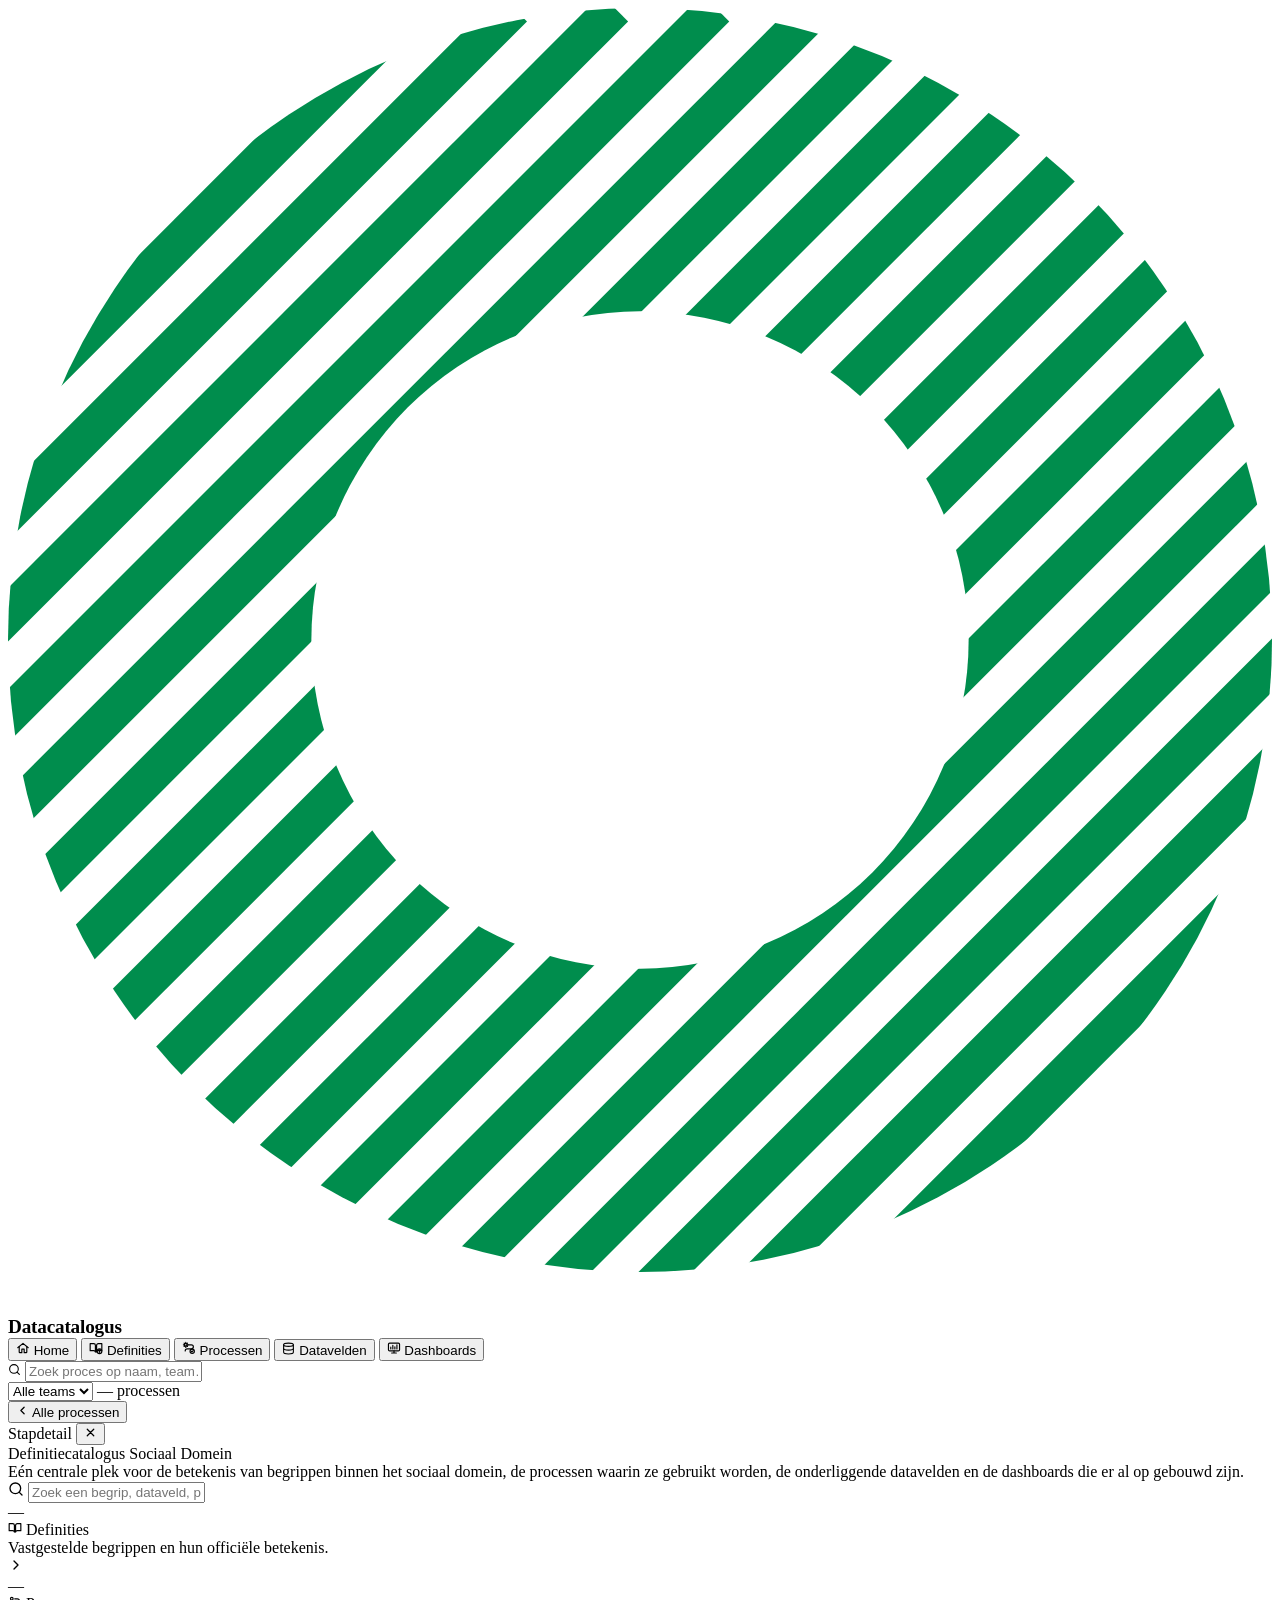
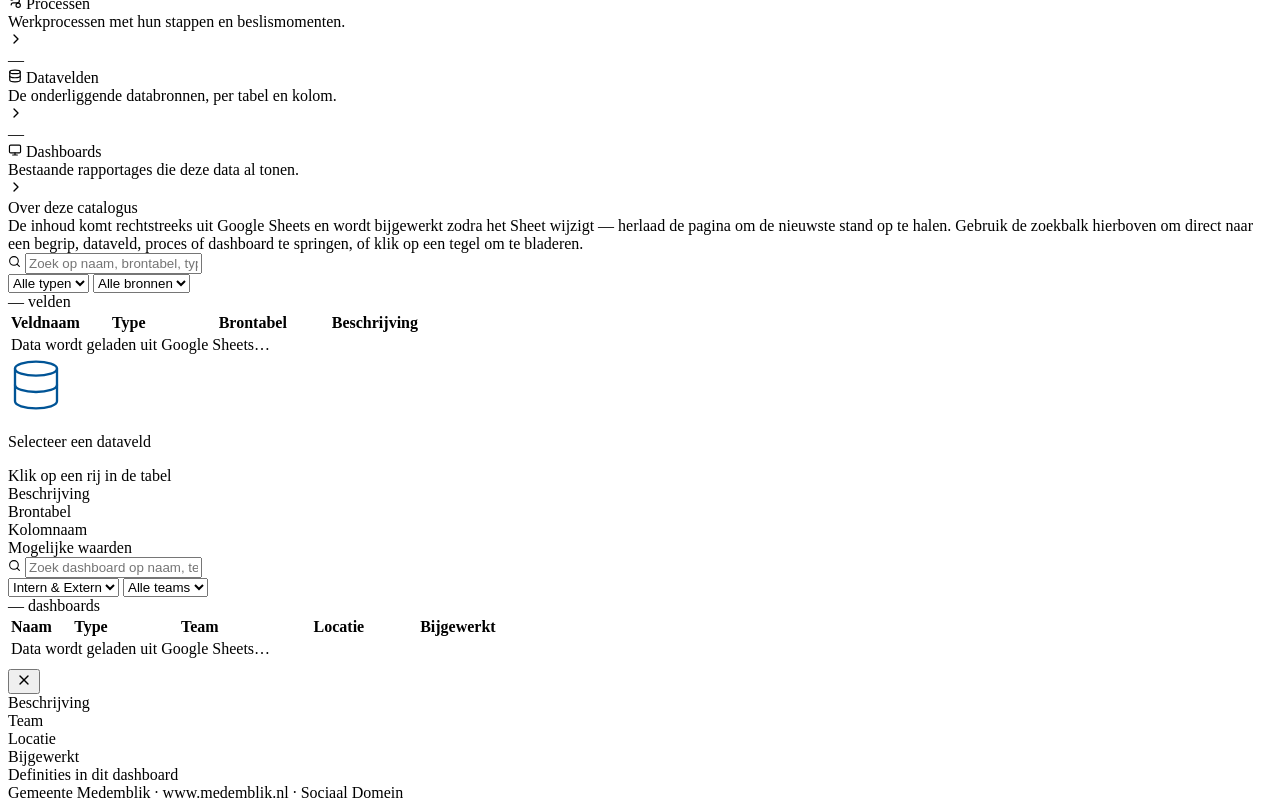
==== index.html @ 876f1bc4 "MensCentraal-processen verwijderd Het tabblad processen_mc vervalt. De site laadt het niet meer, en " ====
<!DOCTYPE html>
<html lang="nl">
<head>
<meta charset="UTF-8">
<meta name="viewport" content="width=device-width, initial-scale=1.0">
<title>Definitiecatalogus Sociaal Domein | Gemeente Medemblik</title>
<script>
  // Hoort bij 404.html: GitHub Pages kent geen paden als /definities als
  // los bestand, dus 404.html slaat het gevraagde pad op en stuurt door
  // naar hier. Vóórdat app.js draait, zetten we dat pad terug in de
  // adresbalk, zodat het juiste tabblad opent i.p.v. altijd Home.
  (function () {
    var redirect = sessionStorage.getItem('spa-redirect-path');
    if (redirect) {
      sessionStorage.removeItem('spa-redirect-path');
      if (redirect !== location.pathname + location.search + location.hash) {
        history.replaceState(null, '', redirect);
      }
    }
  })();
</script>
<link href="https://fonts.googleapis.com/css2?family=Plus+Jakarta+Sans:wght@300;400;700&amp;display=swap" rel="stylesheet">
<link rel="stylesheet" href="/definitiecatalogus-medemblik/style.css">
</head>
<body data-tab="home">
<svg class="lijncirkel-top" aria-hidden="true" viewBox="0 0 200 200"><defs><clipPath id="lc-home"><circle cx="100" cy="100" r="100"/></clipPath><mask id="lm-home"><rect width="200" height="200" fill="#fff"/><circle cx="100" cy="100" r="52" fill="#000"/></mask></defs><g clip-path="url(#lc-home)" mask="url(#lm-home)" stroke="#008D4D" stroke-width="6"><line x1="-210" y1="210" x2="0" y2="0"/><line x1="-194" y1="210" x2="16" y2="0"/><line x1="-178" y1="210" x2="32" y2="0"/><line x1="-162" y1="210" x2="48" y2="0"/><line x1="-146" y1="210" x2="64" y2="0"/><line x1="-130" y1="210" x2="80" y2="0"/><line x1="-114" y1="210" x2="96" y2="0"/><line x1="-98" y1="210" x2="112" y2="0"/><line x1="-82" y1="210" x2="128" y2="0"/><line x1="-66" y1="210" x2="144" y2="0"/><line x1="-50" y1="210" x2="160" y2="0"/><line x1="-34" y1="210" x2="176" y2="0"/><line x1="-18" y1="210" x2="192" y2="0"/><line x1="-2" y1="210" x2="208" y2="0"/><line x1="14" y1="210" x2="224" y2="0"/><line x1="30" y1="210" x2="240" y2="0"/><line x1="46" y1="210" x2="256" y2="0"/><line x1="62" y1="210" x2="272" y2="0"/><line x1="78" y1="210" x2="288" y2="0"/><line x1="94" y1="210" x2="304" y2="0"/><line x1="110" y1="210" x2="320" y2="0"/><line x1="126" y1="210" x2="336" y2="0"/><line x1="142" y1="210" x2="352" y2="0"/><line x1="158" y1="210" x2="368" y2="0"/><line x1="174" y1="210" x2="384" y2="0"/><line x1="190" y1="210" x2="400" y2="0"/><line x1="206" y1="210" x2="416" y2="0"/></g></svg>

<div class="hdr hdr-merged">
  <div class="hdr-l">
    <img src="[data-uri]" alt="Logo gemeente Medemblik" style="height:40px;display:block">
    <div class="hdr-sep"></div>
    <div class="t1" style="font-size:1.2rem;font-weight:700;letter-spacing:-.01em;">Datacatalogus</div>
  </div>

  <div class="hdr-nav">
    <button class="hdr-nav-btn active" id="navHome" onclick="switchMainTab('home')">
      <svg width="14" height="14" viewBox="0 0 24 24" fill="none" stroke="currentColor" stroke-width="2" stroke-linecap="round" stroke-linejoin="round"><path d="M3 11.5 12 4l9 7.5"></path><path d="M5.5 10v9a1 1 0 0 0 1 1H10v-6h4v6h3.5a1 1 0 0 0 1-1v-9"></path></svg>
      Home
    </button>
    <button class="hdr-nav-btn" id="navDefinities" onclick="switchMainTab('definities')">
      <svg width="14" height="14" viewBox="0 0 24 24" fill="none" stroke="currentColor" stroke-width="2" stroke-linecap="round" stroke-linejoin="round"><path d="M2 4.5h6a3 3 0 0 1 3 3V19a3 3 0 0 0-3-2.5H2z"></path><path d="M22 4.5h-6a3 3 0 0 0-3 3V19a3 3 0 0 1 3-2.5h6z"></path><circle cx="18" cy="17.5" r="4"></circle><line x1="18" y1="17" x2="18" y2="19.4"></line><circle cx="18" cy="15.1" r="0.4" fill="currentColor"></circle></svg>
      Definities
    </button>
    <button class="hdr-nav-btn" id="navProcessen" onclick="switchMainTab('processen')">
      <svg width="14" height="14" viewBox="0 0 24 24" fill="none" stroke="currentColor" stroke-width="2" stroke-linecap="round" stroke-linejoin="round"><circle cx="6.5" cy="6.5" r="2.3"></circle><path d="M6.5 2.4v1.7M6.5 9.4v1.7M2.4 6.5h1.7M9.4 6.5h1.7M3.6 3.6l1.2 1.2M8.2 8.2l1.2 1.2M9.4 3.6L8.2 4.8M4.8 8.2L3.6 9.4"></path><path d="M11.5 6.5H16a3.5 3.5 0 0 1 0 7H9a3.5 3.5 0 0 0-3.5 3.5"></path><circle cx="17.5" cy="17.5" r="3.7"></circle><path d="M15.9 17.6l1.2 1.2 2.1-2.4"></path></svg>
      Processen
    </button>
    <button class="hdr-nav-btn" id="navDatavelden" onclick="switchMainTab('datavelden')">
      <svg width="13" height="13" viewBox="0 0 24 24" fill="none" stroke="currentColor" stroke-width="2" stroke-linecap="round"><ellipse cx="12" cy="5" rx="9" ry="3"></ellipse><path d="M21 12c0 1.66-4 3-9 3s-9-1.34-9-3"></path><path d="M3 5v14c0 1.66 4 3 9 3s9-1.34 9-3V5"></path></svg>
      Datavelden
    </button>
    <button class="hdr-nav-btn" id="navDashboards" onclick="switchMainTab('dashboards')">
      <svg width="14" height="14" viewBox="0 0 24 24" fill="none" stroke="currentColor" stroke-width="2" stroke-linecap="round" stroke-linejoin="round"><rect x="2.5" y="3.5" width="19" height="13.5" rx="2"></rect><path d="M12 17v3.5M8 20.5h8"></path><path d="M6.5 13.5v-3M10 13.5V7.5M13.5 13.5V10M17 13.5V6.5"></path></svg>
      Dashboards
    </button>
  </div>

  <div style="display:flex;align-items:center;gap:10px;">
    
  </div>
</div>

<div id="dataIssueBanner"></div>

<!-- ============== DEFINITIES ============== -->
<div id="view-definities" style="flex: 1 1 0px; min-height: 0px; display: none; flex-direction: column;">
  <div class="toolbar" style="display: flex;">
    <div class="search-wrap">
      <svg width="13" height="13" viewBox="0 0 24 24" fill="none" stroke="currentColor" stroke-width="2" stroke-linecap="round"><circle cx="11" cy="11" r="8"></circle><line x1="21" y1="21" x2="16.65" y2="16.65"></line></svg>
      <input type="text" id="searchInput" placeholder="Zoek op term, definitie, dataveld…" oninput="renderTable()" onchange="renderTable()">
    </div>
    <select class="fi-sel" id="filterCat" onchange="renderTable()"><option value="">Alle categorieën</option></select>
    <select class="fi-sel" id="filterStatus" onchange="renderTable()"><option value="">Alle statussen</option></select>
    <select class="fi-sel" id="filterTeam" onchange="renderTable()"><option value="">Alle teams</option></select>
    <div class="tb-sep"></div>
    <span class="dv-count" id="countLabel">— begrippen</span>
  </div>
  <div class="main">
    <div class="tbl-panel">
      <div class="tbl-wrap">
        <table>
          <thead>
            <tr>
              <th>Term</th>
              <th style="width:90px;">Categorie</th>
              <th style="width:90px;">Team</th>
              <th style="width:80px;">Status</th>
            </tr>
          </thead>
          <tbody id="tableBody">
            <tr class="loading-row"><td colspan="4">Data wordt geladen uit Google Sheets…</td></tr>
          </tbody>
        </table>
      </div>
    </div>
    <div class="detail-panel" id="detailPanel">
      <div class="detail-empty" id="detailEmpty">
        <svg width="72" height="72" viewBox="0 0 24 24" fill="none" stroke="#005496" stroke-width="1" stroke-linecap="round" stroke-linejoin="round"><path d="M4 19.5A2.5 2.5 0 016.5 17H20"></path><path d="M6.5 2H20v20H6.5A2.5 2.5 0 014 19.5v-15A2.5 2.5 0 016.5 2z"></path></svg>
        <p>Selecteer een begrip om details te zien</p>
        <span class="detail-empty-hint">Klik op een rij in de tabel aan de linkerkant</span>
      </div>
      <div id="detailContent" style="flex:1 1 0;display:none;flex-direction:column;min-height:0;">
        <div class="detail-scroll">
          <div class="detail-header">
            <div style="flex:1;">
              <div class="detail-term" id="dTerm"></div>
              <div class="detail-badges">
                <span id="dCatBadge"></span>
                <span id="dStatusBadge"></span>
              </div>
            </div>
          </div>
          <div class="detail-section">
            <div class="section-label">Definitie</div>
            <div class="detail-text pre-wrap" id="dDef"></div>
          </div>
          <div class="detail-section" id="dCtxSection">
            <div class="section-label">Business context</div>
            <div class="detail-text pre-wrap" id="dCtx"></div>
          </div>
          <div class="detail-section" id="dFieldsSection">
            <div class="section-label">Benodigde datavelden</div>
            <div class="data-fields-wrap" id="dFields"></div>
          </div>
          <div class="detail-section" id="dFieldsFullSection">
            <div class="section-label">Velden &amp; berekening</div>
            <div class="detail-text pre-wrap" id="dFieldsFull"></div>
          </div>
          <div class="detail-section" id="dNotesSection">
            <div class="section-label">Opmerkingen</div>
            <div class="detail-text pre-wrap" id="dNotes"></div>
          </div>
          <div class="detail-section" id="dRefsSection" style="display:none;">
            <div class="section-label" id="dRefsLabel">Genoemd in</div>
            <div class="data-fields-wrap" id="dRefs"></div>
          </div>
          <div class="detail-meta">
            <div class="meta-item">
              <div class="meta-key">Verantwoordelijk team</div>
              <div class="meta-val" id="dTeam"></div>
            </div>
            <div class="meta-item">
              <div class="meta-key">Datum vastgesteld</div>
              <div class="meta-val" id="dDate"></div>
            </div>
            <div class="meta-item">
              <div class="meta-key">Categorie</div>
              <div class="meta-val" id="dCat"></div>
            </div>
            <div class="meta-item">
              <div class="meta-key">Status</div>
              <div class="meta-val" id="dStatus"></div>
            </div>
          </div>
          <div class="detail-section" id="dImageSection" style="display:none;">
            <div class="section-label">Afbeelding</div>
            <div class="detail-image-wrap">
              <img id="dImage" src="" alt="" onerror="document.getElementById('dImageSection').style.display='none';">
            </div>
          </div>
          <div class="changelog-wrap" id="dChangelogWrap">
            <div class="changelog-label">Wijzigingshistorie</div>
            <div class="changelog-list" id="dChangelog"></div>
          </div>
        </div>
      </div>
    </div>
  </div>
</div>

<!-- ============== PROCESSEN ============== -->
<div id="view-processen" class="proc-view proc-view-flat">

  <!-- Tegelpagina: alle processen als doorzoekbare tegels -->
  <div id="procTilesView" class="proc-tiles-view active">
    <div class="proc-toolbar">
      <div class="dv-search-wrap">
        <svg width="13" height="13" viewBox="0 0 24 24" fill="none" stroke="currentColor" stroke-width="2" stroke-linecap="round"><circle cx="11" cy="11" r="8"></circle><line x1="21" y1="21" x2="16.65" y2="16.65"></line></svg>
        <input type="text" id="procSearch" placeholder="Zoek proces op naam, team…" oninput="renderProcList()">
      </div>
      <select class="dv-fi-sel" id="procFilterTeam" onchange="renderProcList()"><option value="">Alle teams</option></select>
      <span class="dv-count" id="procCountLabel">— processen</span>
    </div>
    <div class="proc-tiles-scroll">
      <div class="proc-tiles-grid" id="procList"></div>
    </div>
  </div>

  <!-- Fullscreen procesweergave: opent bij klikken op een tegel. De
       blauwe hoofdbalk (buiten deze view) blijft altijd zichtbaar. -->
  <div id="procFullscreenView" class="proc-fullscreen-view">
    <div class="pf-nav">
      <button type="button" class="pf-back" id="procBackBtn" title="Terug naar alle processen">
        <svg width="13" height="13" viewBox="0 0 24 24" fill="none" stroke="currentColor" stroke-width="2.3" stroke-linecap="round" stroke-linejoin="round"><path d="M15 18l-6-6 6-6"></path></svg>
        Alle processen
      </button>
      <div class="pf-divider"></div>
      <span class="bdg bdg-leeg pf-badge" id="procDetailTeamBadge"></span>
      <div class="pf-titles">
        <div class="pf-nm" id="procDetailTitle"></div>
        <div class="pf-ds" id="procDetailDesc"></div>
      </div>
      <div class="pf-tools" id="procZoomTools"></div>
    </div>

    <div class="pf-canvas-stack">
      <div id="procFlowWrap" class="pf-canvas-wrap"></div>
      <div class="pf-step-panel" id="procStepPanel">
        <div class="pf-step-panel-hdr">
          <span>Stapdetail</span>
          <button type="button" class="pf-step-panel-close" id="procStepPanelClose" title="Sluiten">
            <svg width="13" height="13" viewBox="0 0 24 24" fill="none" stroke="currentColor" stroke-width="2.3" stroke-linecap="round" stroke-linejoin="round"><path d="M18 6L6 18M6 6l12 12"></path></svg>
          </button>
        </div>
        <div class="pf-step-panel-body" id="procStepDetail"></div>
      </div>
    </div>

    <div class="pf-legend" id="procDetailLegend"></div>
  </div>
</div>

<!-- ============== HOME (startpagina) ============== -->
<div id="view-home" class="proc-view active">
  <div class="kringen-bg" aria-hidden="true">
  </div>

  <div class="proc-content home-content">
    <div class="home-hero">
      <div class="home-title">Definitiecatalogus Sociaal Domein</div>
      <div class="home-sub">Eén centrale plek voor de betekenis van begrippen binnen het sociaal domein, de processen waarin ze gebruikt worden, de onderliggende datavelden en de dashboards die er al op gebouwd zijn.</div>

      <div class="home-search-wrap">
        <div class="home-search-input-row">
          <svg width="16" height="16" viewBox="0 0 24 24" fill="none" stroke="currentColor" stroke-width="2" stroke-linecap="round"><circle cx="11" cy="11" r="8"></circle><line x1="21" y1="21" x2="16.65" y2="16.65"></line></svg>
          <input type="text" id="homeSearch" placeholder="Zoek een begrip, dataveld, proces of dashboard…" oninput="renderHomeSearch()" autocomplete="off">
        </div>
        <div class="home-search-results" id="homeSearchResults"></div>
      </div>
    </div>

    <div class="home-tiles">
      <div class="home-tile" data-home-tile="definities" style="--tile-c:#005496;">
        <div class="home-tile-num" id="homeCountDefinities">—</div>
        <div class="home-tile-body">
          <div class="home-tile-title">
            <svg width="14" height="14" viewBox="0 0 24 24" fill="none" stroke="currentColor" stroke-width="2" stroke-linecap="round" stroke-linejoin="round"><path d="M2 4.5h6a3 3 0 0 1 3 3V19a3 3 0 0 0-3-2.5H2z"></path><path d="M22 4.5h-6a3 3 0 0 0-3 3V19a3 3 0 0 1 3-2.5h6z"></path></svg>
            Definities
          </div>
          <div class="home-tile-desc">Vastgestelde begrippen en hun officiële betekenis.</div>
          <div class="home-tile-breakdown" id="homeBreakdownDefinities"></div>
        </div>
        <svg class="home-tile-arrow" width="16" height="16" viewBox="0 0 24 24" fill="none" stroke="currentColor" stroke-width="2" stroke-linecap="round" stroke-linejoin="round"><path d="M9 6l6 6-6 6"></path></svg>
      </div>

      <div class="home-tile" data-home-tile="processen" style="--tile-c:#008D4D;">
        <div class="home-tile-num" id="homeCountProcessen">—</div>
        <div class="home-tile-body">
          <div class="home-tile-title">
            <svg width="14" height="14" viewBox="0 0 24 24" fill="none" stroke="currentColor" stroke-width="2" stroke-linecap="round" stroke-linejoin="round"><circle cx="6.5" cy="6.5" r="2.3"></circle><path d="M11.5 6.5H16a3.5 3.5 0 0 1 0 7H9a3.5 3.5 0 0 0-3.5 3.5"></path><circle cx="17.5" cy="17.5" r="3.7"></circle></svg>
            Processen
          </div>
          <div class="home-tile-desc">Werkprocessen met hun stappen en beslismomenten.</div>
          <div class="home-tile-breakdown" id="homeBreakdownProcessen"></div>
        </div>
        <svg class="home-tile-arrow" width="16" height="16" viewBox="0 0 24 24" fill="none" stroke="currentColor" stroke-width="2" stroke-linecap="round" stroke-linejoin="round"><path d="M9 6l6 6-6 6"></path></svg>
      </div>

      <div class="home-tile" data-home-tile="datavelden" style="--tile-c:#005496;">
        <div class="home-tile-num" id="homeCountDatavelden">—</div>
        <div class="home-tile-body">
          <div class="home-tile-title">
            <svg width="14" height="14" viewBox="0 0 24 24" fill="none" stroke="currentColor" stroke-width="2" stroke-linecap="round"><ellipse cx="12" cy="5" rx="9" ry="3"></ellipse><path d="M21 12c0 1.66-4 3-9 3s-9-1.34-9-3"></path><path d="M3 5v14c0 1.66 4 3 9 3s9-1.34 9-3V5"></path></svg>
            Datavelden
          </div>
          <div class="home-tile-desc">De onderliggende databronnen, per tabel en kolom.</div>
          <div class="home-tile-breakdown" id="homeBreakdownDatavelden"></div>
        </div>
        <svg class="home-tile-arrow" width="16" height="16" viewBox="0 0 24 24" fill="none" stroke="currentColor" stroke-width="2" stroke-linecap="round" stroke-linejoin="round"><path d="M9 6l6 6-6 6"></path></svg>
      </div>

      <div class="home-tile" data-home-tile="dashboards" style="--tile-c:#008D4D;">
        <div class="home-tile-num" id="homeCountDashboards">—</div>
        <div class="home-tile-body">
          <div class="home-tile-title">
            <svg width="14" height="14" viewBox="0 0 24 24" fill="none" stroke="currentColor" stroke-width="2" stroke-linecap="round" stroke-linejoin="round"><rect x="2.5" y="3.5" width="19" height="13.5" rx="2"></rect><path d="M12 17v3.5M8 20.5h8"></path></svg>
            Dashboards
          </div>
          <div class="home-tile-desc">Bestaande rapportages die deze data al tonen.</div>
          <div class="home-tile-breakdown" id="homeBreakdownDashboards"></div>
        </div>
        <svg class="home-tile-arrow" width="16" height="16" viewBox="0 0 24 24" fill="none" stroke="currentColor" stroke-width="2" stroke-linecap="round" stroke-linejoin="round"><path d="M9 6l6 6-6 6"></path></svg>
      </div>
    </div>

    <div class="home-about">
      <div class="home-about-label">Over deze catalogus</div>
      <div class="home-about-text">De inhoud komt rechtstreeks uit Google Sheets en wordt bijgewerkt zodra het Sheet wijzigt — herlaad de pagina om de nieuwste stand op te halen. Gebruik de zoekbalk hierboven om direct naar een begrip, dataveld, proces of dashboard te springen, of klik op een tegel om te bladeren.</div>
    </div>
  </div>
</div>

<!-- ============== DATAVELDEN ============== -->
<div id="view-datavelden" class="dv-view">

  <div class="dv-toolbar">
    <div class="dv-search-wrap">
      <svg width="13" height="13" viewBox="0 0 24 24" fill="none" stroke="currentColor" stroke-width="2" stroke-linecap="round"><circle cx="11" cy="11" r="8"></circle><line x1="21" y1="21" x2="16.65" y2="16.65"></line></svg>
      <input type="text" id="dvSearch" placeholder="Zoek op naam, brontabel, type…" oninput="renderDvTable()" onchange="renderDvTable()">
    </div>
    <select class="dv-fi-sel" id="dvFilterType" onchange="renderDvTable()"><option value="">Alle typen</option></select>
    <select class="dv-fi-sel" id="dvFilterSrc" onchange="renderDvTable()"><option value="">Alle bronnen</option></select>
    <div class="tb-sep"></div>
    <span class="dv-count" id="dvCountLabel">— velden</span>
  </div>
  <div class="dv-main">
    <div class="dv-tbl-panel">
      <div class="dv-tbl-wrap">
        <table class="dv-table">
          <thead>
            <tr>
              <th>Veldnaam</th>
              <th style="width:90px;">Type</th>
              <th style="width:150px;">Brontabel</th>
              <th>Beschrijving</th>
            </tr>
          </thead>
          <tbody id="dvTableBody">
            <tr class="loading-row"><td colspan="4">Data wordt geladen uit Google Sheets…</td></tr>
          </tbody>
        </table>
      </div>
    </div>
    <div class="dv-detail-panel" id="dvDetailPanel">
      <div class="dv-detail-empty" id="dvDetailEmpty">
        <svg width="56" height="56" viewBox="0 0 24 24" fill="none" stroke="#005496" stroke-width="1" stroke-linecap="round" stroke-linejoin="round"><ellipse cx="12" cy="5" rx="9" ry="3"></ellipse><path d="M21 12c0 1.66-4 3-9 3s-9-1.34-9-3"></path><path d="M3 5v14c0 1.66 4 3 9 3s9-1.34 9-3V5"></path></svg>
        <p>Selecteer een dataveld</p>
        <span>Klik op een rij in de tabel</span>
      </div>
      <div class="dv-detail-content" id="dvDetailContent">
        <div class="dv-detail-header">
          <div>
            <div class="dv-detail-name" id="dvName"></div>
            <div class="dv-detail-badges">
              <span class="dtype-badge" id="dvTypeBadge"></span>
            </div>
          </div>
        </div>
        <div class="dv-section">
          <div class="dv-section-label">Beschrijving</div>
          <div class="dv-section-text pre-wrap" id="dvDesc"></div>
        </div>
        <div class="dv-meta">
          <div class="dv-meta-item">
            <div class="meta-key">Brontabel</div>
            <div class="meta-val" id="dvSrc"></div>
          </div>
          <div class="dv-meta-item">
            <div class="meta-key">Kolomnaam</div>
            <div class="meta-val" id="dvCol"></div>
          </div>
        </div>
        <div class="dv-section" id="dvValuesSection">
          <div class="dv-section-label">Mogelijke waarden</div>
          <div class="dv-values-list" id="dvValuesList"></div>
        </div>
        <div class="dv-section" id="dvUsedInSection" style="display:none;">
          <div class="dv-section-label">Gebruikt in definities</div>
          <div class="data-fields-wrap" id="dvUsedInList"></div>
        </div>
      </div>
    </div>
  </div>
</div>

<!-- ============== DASHBOARDS ============== -->
<div class="dash-view" id="view-dashboards">
  <div class="dash-toolbar">
    <div class="dv-search-wrap">
      <svg width="13" height="13" viewBox="0 0 24 24" fill="none" stroke="currentColor" stroke-width="2" stroke-linecap="round"><circle cx="11" cy="11" r="8"></circle><line x1="21" y1="21" x2="16.65" y2="16.65"></line></svg>
      <input type="text" id="dashSearch" placeholder="Zoek dashboard op naam, team, type…" oninput="renderDashTable()">
    </div>
    <select class="dv-fi-sel" id="dashFilterType" onchange="renderDashTable()">
      <option value="">Intern &amp; Extern</option>
      <option value="intern">Intern</option>
      <option value="extern">Extern</option>
    </select>
    <select class="dv-fi-sel" id="dashFilterTeam" onchange="renderDashTable()"><option value="">Alle teams</option></select>
    <div class="tb-sep"></div>
    <span class="dv-count" id="dashCountLabel">— dashboards</span>
  </div>
  <div class="dash-main">
    <div class="dash-tbl-panel" style="flex:1 1 auto;max-width:none;">
      <div class="dash-tbl-wrap">
        <table class="dash-table">
          <thead>
            <tr>
              <th>Naam</th>
              <th style="width:70px;">Type</th>
              <th style="width:140px;">Team</th>
              <th style="width:130px;">Locatie</th>
              <th style="width:100px;">Bijgewerkt</th>
              <th style="width:56px;"></th>
            </tr>
          </thead>
          <tbody id="dashTableBody">
            <tr class="loading-row"><td colspan="6">Data wordt geladen uit Google Sheets…</td></tr>
          </tbody>
        </table>
      </div>
    </div>
  </div>
</div>

<!-- Dashboard detail-popup -->
<div class="dash-modal-overlay" id="dashModalOverlay" onclick="if(event.target===this) closeDashModal()">
  <div class="dash-modal">
    <div class="dash-modal-hdr">
      <div>
        <span class="dash-badge" id="dashModalTypeBadge"></span>
        <div class="dash-modal-title" id="dashModalTitle" style="margin-top:8px;"></div>
      </div>
      <button class="dash-modal-close" onclick="closeDashModal()" title="Sluiten">
        <svg width="16" height="16" viewBox="0 0 24 24" fill="none" stroke="currentColor" stroke-width="2" stroke-linecap="round"><line x1="18" y1="6" x2="6" y2="18"></line><line x1="6" y1="6" x2="18" y2="18"></line></svg>
      </button>
    </div>
    <div class="dash-modal-body">
      <div>
        <div class="section-label">Beschrijving</div>
        <div class="detail-text pre-wrap" id="dashModalDesc"></div>
      </div>
      <div class="dash-modal-meta-grid">
        <div class="meta-item">
          <div class="meta-key">Team</div>
          <div class="meta-val" id="dashModalTeam"></div>
        </div>
        <div class="meta-item">
          <div class="meta-key">Locatie</div>
          <div class="meta-val" id="dashModalLoc"></div>
        </div>
        <div class="meta-item">
          <div class="meta-key">Bijgewerkt</div>
          <div class="meta-val" id="dashModalUpdated"></div>
        </div>
      </div>
      <div>
        <div class="section-label" id="dashModalDefsLabel">Definities in dit dashboard</div>
        <div class="dash-defs" id="dashModalDefs"></div>
      </div>
      <div id="dashModalLinkWrap"></div>
    </div>
  </div>
</div>

<div class="ftr">
  <span>Gemeente Medemblik · www.medemblik.nl · Sociaal Domein</span>
  <span><a href="https://jortarie.github.io/definitiecatalogus-medemblik/" target="_blank" style="color: rgba(255, 255, 255, 0.45); text-decoration: none; font-size: 0.6rem;" onmouseover="this.style.color='#8DC63F'" onmouseout="this.style.color='rgba(255,255,255,.45)'">jortarie.github.io/definitiecatalogus-medemblik</a></span>
  <span id="ftrDate"></span>
</div>

<script src="/definitiecatalogus-medemblik/app.js"></script>
</body>
</html>
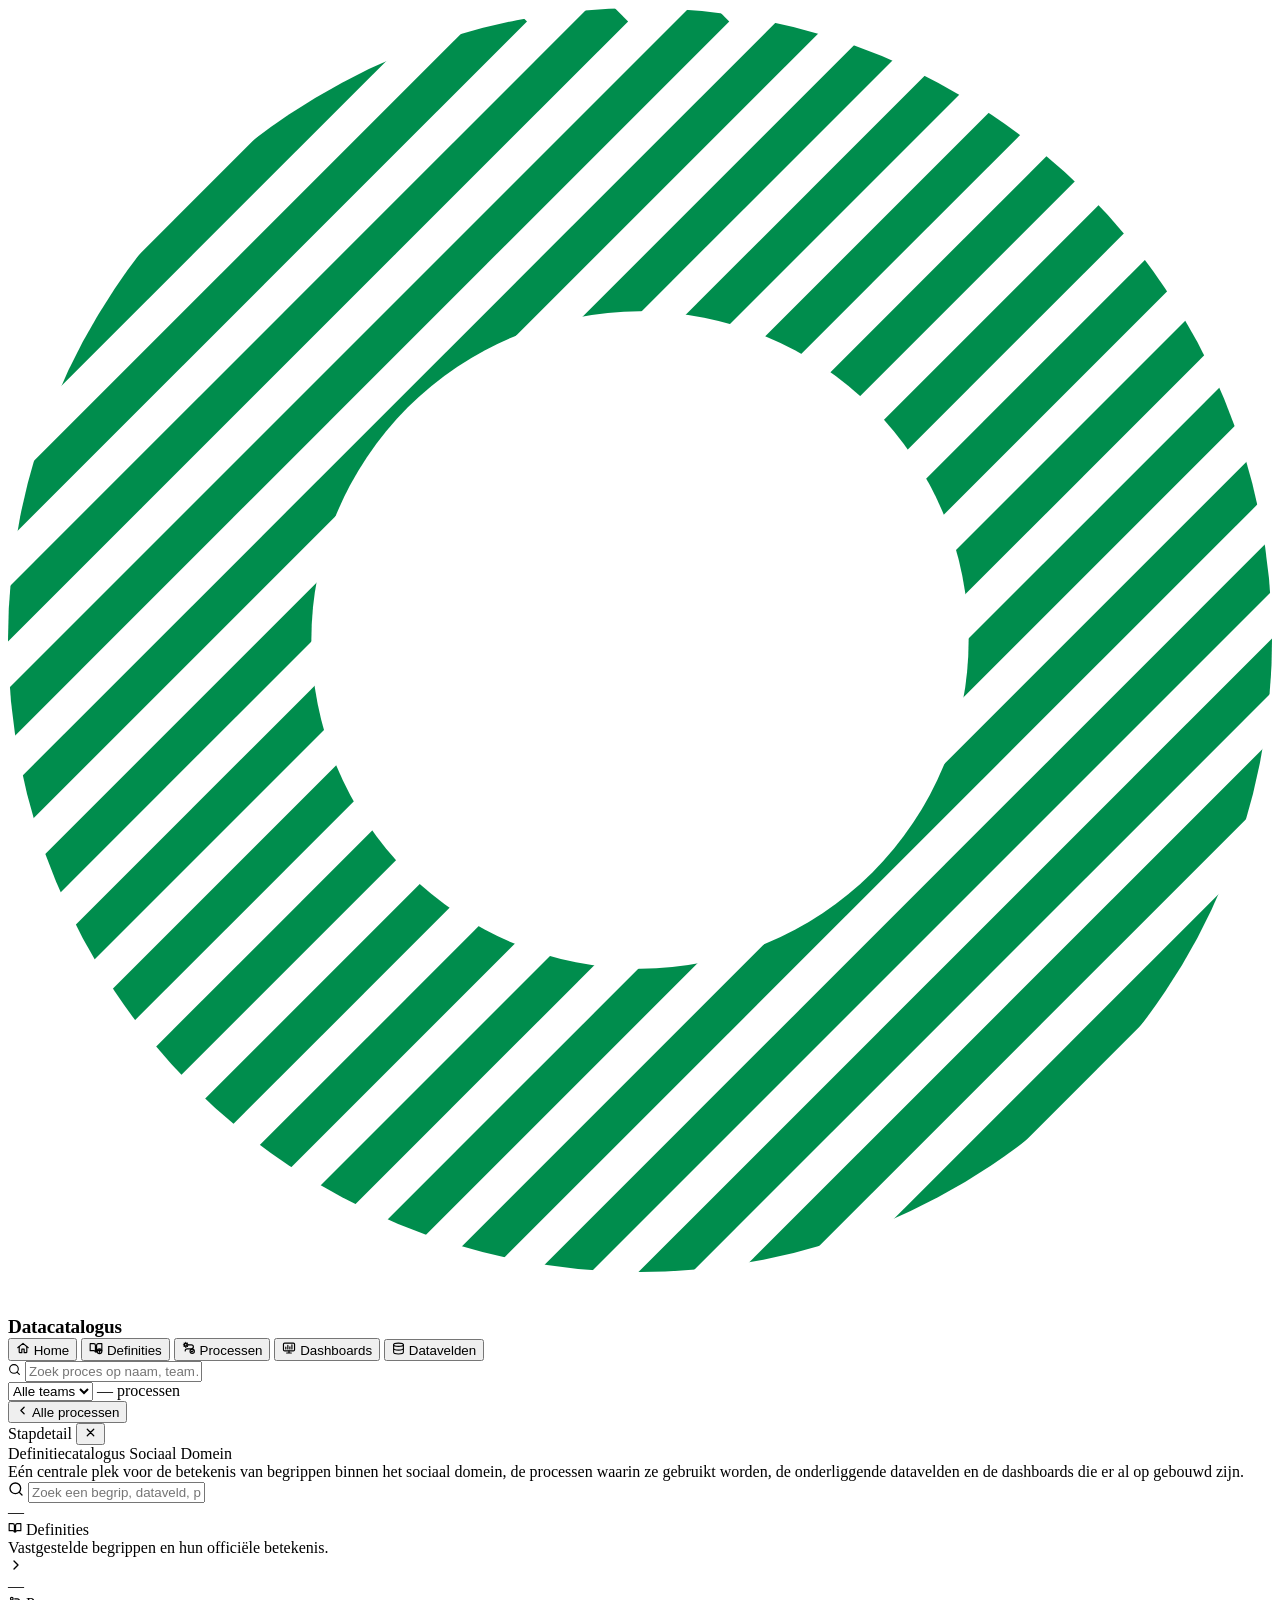
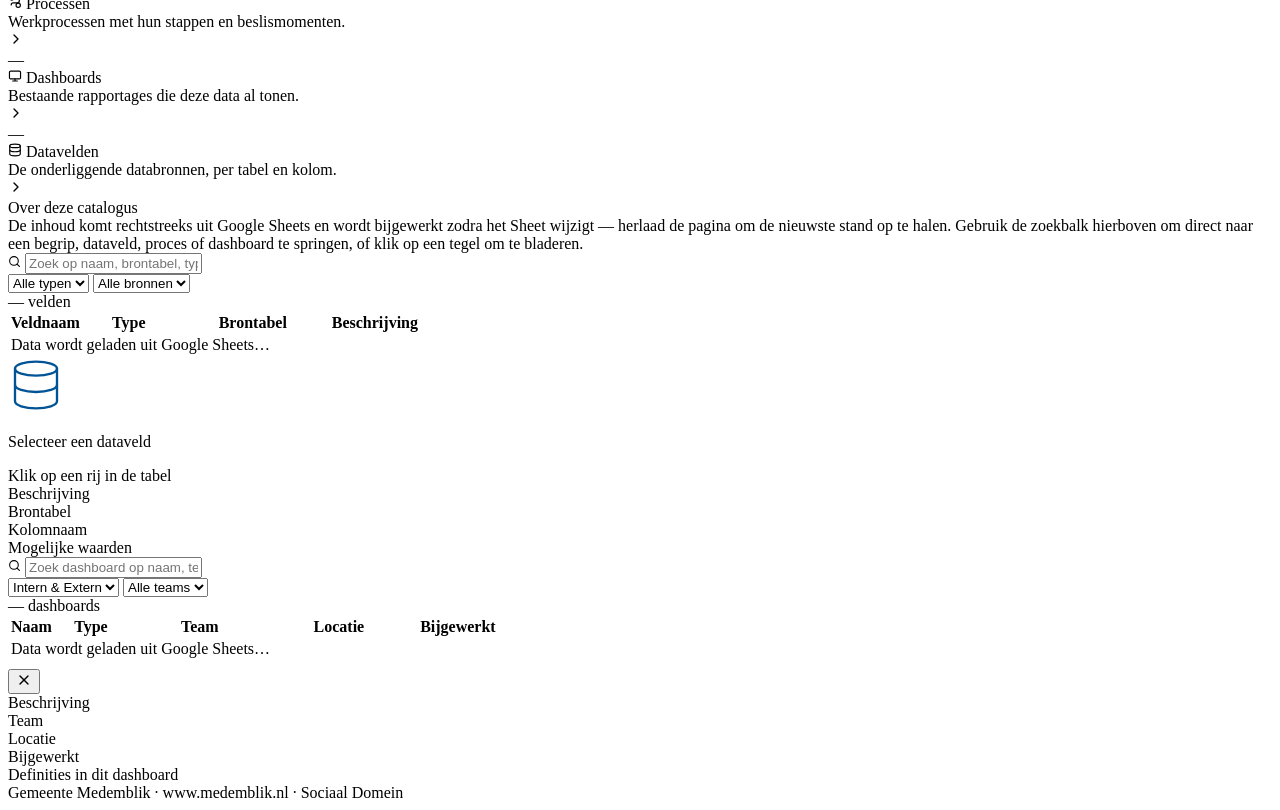
==== commit 1d55ef1b: "Datavelden als laatste tabblad, dashboardtype als gewone tekst - Volgorde: Home, Definities, Process" ====
--- a/index.html
+++ b/index.html
@@ -45,13 +45,13 @@
       <svg width="14" height="14" viewBox="0 0 24 24" fill="none" stroke="currentColor" stroke-width="2" stroke-linecap="round" stroke-linejoin="round"><circle cx="6.5" cy="6.5" r="2.3"></circle><path d="M6.5 2.4v1.7M6.5 9.4v1.7M2.4 6.5h1.7M9.4 6.5h1.7M3.6 3.6l1.2 1.2M8.2 8.2l1.2 1.2M9.4 3.6L8.2 4.8M4.8 8.2L3.6 9.4"></path><path d="M11.5 6.5H16a3.5 3.5 0 0 1 0 7H9a3.5 3.5 0 0 0-3.5 3.5"></path><circle cx="17.5" cy="17.5" r="3.7"></circle><path d="M15.9 17.6l1.2 1.2 2.1-2.4"></path></svg>
       Processen
     </button>
+    <button class="hdr-nav-btn" id="navDashboards" onclick="switchMainTab('dashboards')">
+      <svg width="14" height="14" viewBox="0 0 24 24" fill="none" stroke="currentColor" stroke-width="2" stroke-linecap="round" stroke-linejoin="round"><rect x="2.5" y="3.5" width="19" height="13.5" rx="2"></rect><path d="M12 17v3.5M8 20.5h8"></path><path d="M6.5 13.5v-3M10 13.5V7.5M13.5 13.5V10M17 13.5V6.5"></path></svg>
+      Dashboards
+    </button>
     <button class="hdr-nav-btn" id="navDatavelden" onclick="switchMainTab('datavelden')">
       <svg width="13" height="13" viewBox="0 0 24 24" fill="none" stroke="currentColor" stroke-width="2" stroke-linecap="round"><ellipse cx="12" cy="5" rx="9" ry="3"></ellipse><path d="M21 12c0 1.66-4 3-9 3s-9-1.34-9-3"></path><path d="M3 5v14c0 1.66 4 3 9 3s9-1.34 9-3V5"></path></svg>
       Datavelden
-    </button>
-    <button class="hdr-nav-btn" id="navDashboards" onclick="switchMainTab('dashboards')">
-      <svg width="14" height="14" viewBox="0 0 24 24" fill="none" stroke="currentColor" stroke-width="2" stroke-linecap="round" stroke-linejoin="round"><rect x="2.5" y="3.5" width="19" height="13.5" rx="2"></rect><path d="M12 17v3.5M8 20.5h8"></path><path d="M6.5 13.5v-3M10 13.5V7.5M13.5 13.5V10M17 13.5V6.5"></path></svg>
-      Dashboards
     </button>
   </div>
 
@@ -266,7 +266,20 @@
         <svg class="home-tile-arrow" width="16" height="16" viewBox="0 0 24 24" fill="none" stroke="currentColor" stroke-width="2" stroke-linecap="round" stroke-linejoin="round"><path d="M9 6l6 6-6 6"></path></svg>
       </div>
 
-      <div class="home-tile" data-home-tile="datavelden" style="--tile-c:#005496;">
+      <div class="home-tile" data-home-tile="dashboards" style="--tile-c:#005496;">
+        <div class="home-tile-num" id="homeCountDashboards">—</div>
+        <div class="home-tile-body">
+          <div class="home-tile-title">
+            <svg width="14" height="14" viewBox="0 0 24 24" fill="none" stroke="currentColor" stroke-width="2" stroke-linecap="round" stroke-linejoin="round"><rect x="2.5" y="3.5" width="19" height="13.5" rx="2"></rect><path d="M12 17v3.5M8 20.5h8"></path></svg>
+            Dashboards
+          </div>
+          <div class="home-tile-desc">Bestaande rapportages die deze data al tonen.</div>
+          <div class="home-tile-breakdown" id="homeBreakdownDashboards"></div>
+        </div>
+        <svg class="home-tile-arrow" width="16" height="16" viewBox="0 0 24 24" fill="none" stroke="currentColor" stroke-width="2" stroke-linecap="round" stroke-linejoin="round"><path d="M9 6l6 6-6 6"></path></svg>
+      </div>
+
+      <div class="home-tile" data-home-tile="datavelden" style="--tile-c:#008D4D;">
         <div class="home-tile-num" id="homeCountDatavelden">—</div>
         <div class="home-tile-body">
           <div class="home-tile-title">
@@ -275,19 +288,6 @@
           </div>
           <div class="home-tile-desc">De onderliggende databronnen, per tabel en kolom.</div>
           <div class="home-tile-breakdown" id="homeBreakdownDatavelden"></div>
-        </div>
-        <svg class="home-tile-arrow" width="16" height="16" viewBox="0 0 24 24" fill="none" stroke="currentColor" stroke-width="2" stroke-linecap="round" stroke-linejoin="round"><path d="M9 6l6 6-6 6"></path></svg>
-      </div>
-
-      <div class="home-tile" data-home-tile="dashboards" style="--tile-c:#008D4D;">
-        <div class="home-tile-num" id="homeCountDashboards">—</div>
-        <div class="home-tile-body">
-          <div class="home-tile-title">
-            <svg width="14" height="14" viewBox="0 0 24 24" fill="none" stroke="currentColor" stroke-width="2" stroke-linecap="round" stroke-linejoin="round"><rect x="2.5" y="3.5" width="19" height="13.5" rx="2"></rect><path d="M12 17v3.5M8 20.5h8"></path></svg>
-            Dashboards
-          </div>
-          <div class="home-tile-desc">Bestaande rapportages die deze data al tonen.</div>
-          <div class="home-tile-breakdown" id="homeBreakdownDashboards"></div>
         </div>
         <svg class="home-tile-arrow" width="16" height="16" viewBox="0 0 24 24" fill="none" stroke="currentColor" stroke-width="2" stroke-linecap="round" stroke-linejoin="round"><path d="M9 6l6 6-6 6"></path></svg>
       </div>
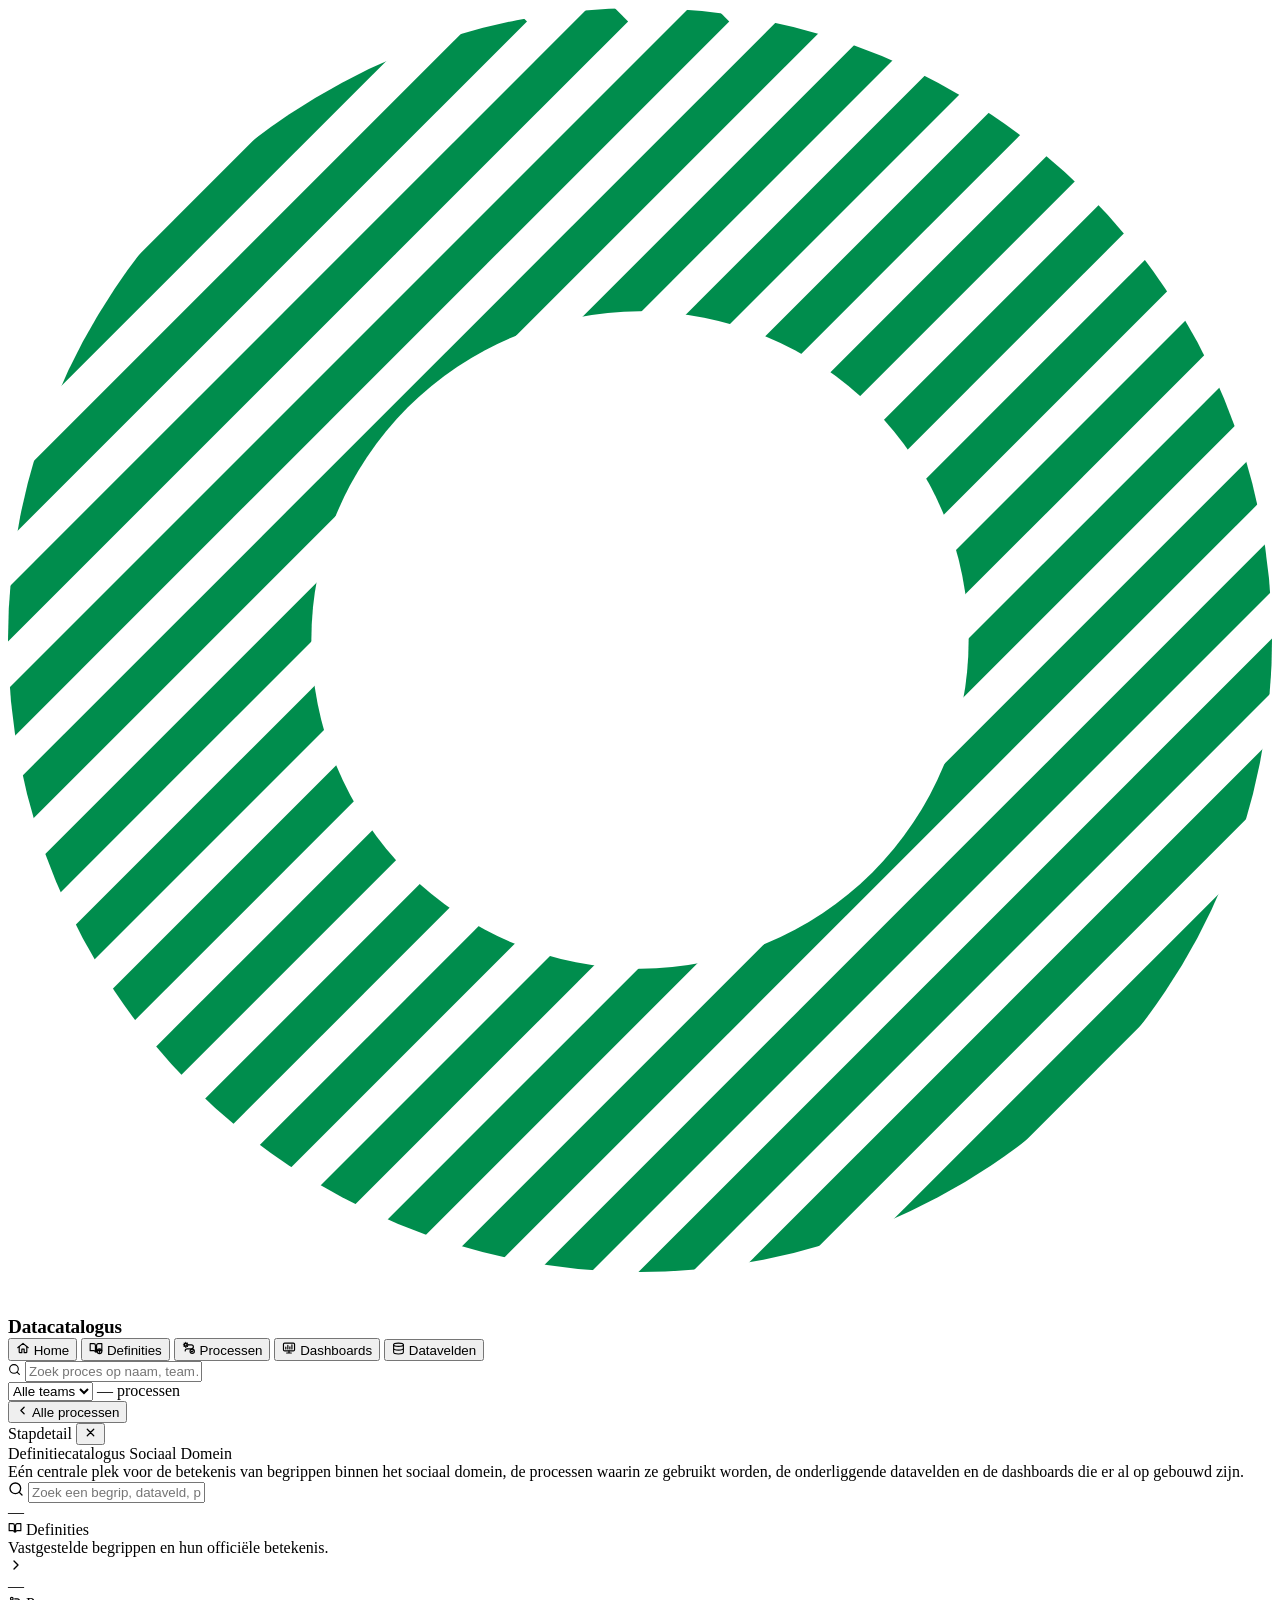
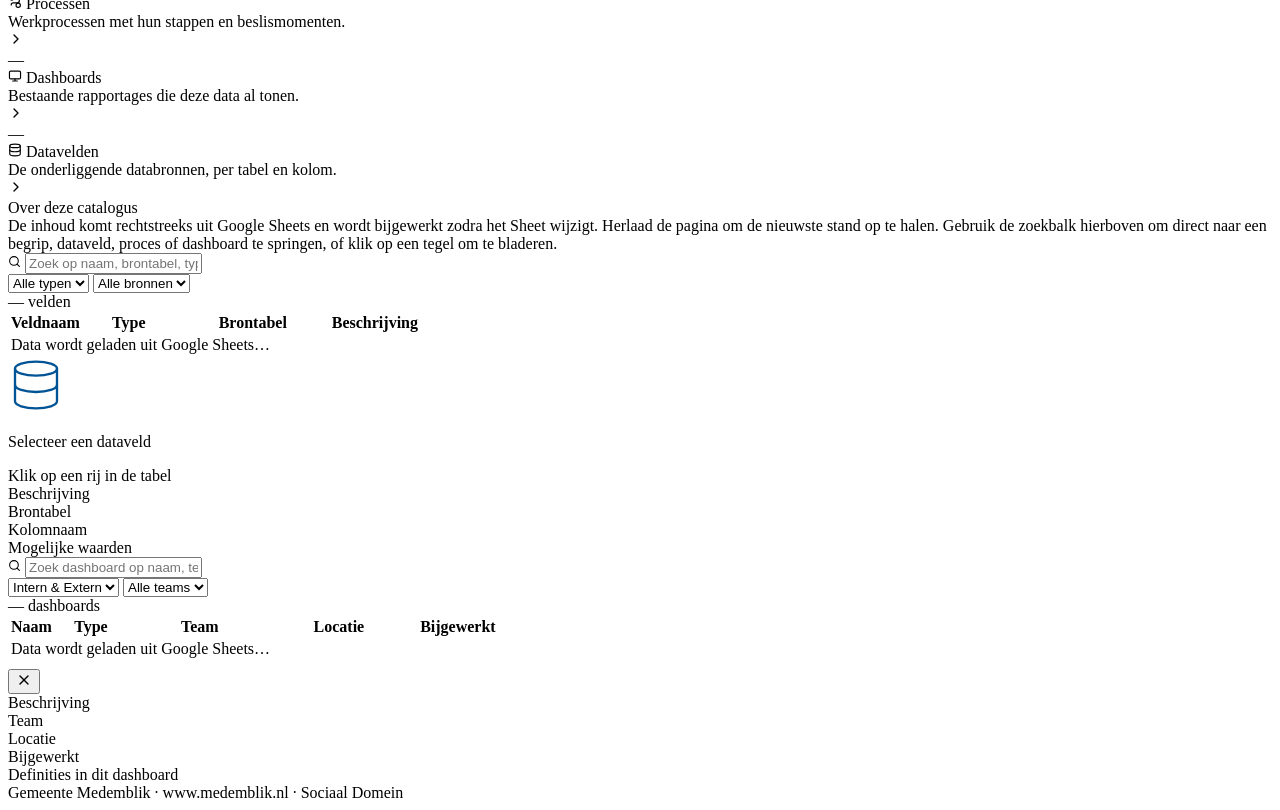
==== commit e21922a0: "Update home-about-text for improved readability Removed a dash and adjusted the sentence structure f" ====
--- a/index.html
+++ b/index.html
@@ -134,6 +134,11 @@
             <div class="section-label" id="dRefsLabel">Genoemd in</div>
             <div class="data-fields-wrap" id="dRefs"></div>
           </div>
+          <div class="detail-section" id="dPadSection" style="display:none;">
+            <div class="section-label">Procespad</div>
+            <div class="detail-text" id="dPadTekst"></div>
+            <div class="pad-knoppen" id="dPadKnoppen"></div>
+          </div>
           <div class="detail-meta">
             <div class="meta-item">
               <div class="meta-key">Verantwoordelijk team</div>
@@ -203,6 +208,8 @@
       <div class="pf-tools" id="procZoomTools"></div>
     </div>
 
+    <div class="pad-balk" id="procPadBalk" style="display:none;"></div>
+
     <div class="pf-canvas-stack">
       <div id="procFlowWrap" class="pf-canvas-wrap"></div>
       <div class="pf-step-panel" id="procStepPanel">
@@ -266,7 +273,7 @@
         <svg class="home-tile-arrow" width="16" height="16" viewBox="0 0 24 24" fill="none" stroke="currentColor" stroke-width="2" stroke-linecap="round" stroke-linejoin="round"><path d="M9 6l6 6-6 6"></path></svg>
       </div>
 
-      <div class="home-tile" data-home-tile="dashboards" style="--tile-c:#005496;">
+      <div class="home-tile" data-home-tile="dashboards" style="--tile-c:#002E56;">
         <div class="home-tile-num" id="homeCountDashboards">—</div>
         <div class="home-tile-body">
           <div class="home-tile-title">
@@ -279,7 +286,7 @@
         <svg class="home-tile-arrow" width="16" height="16" viewBox="0 0 24 24" fill="none" stroke="currentColor" stroke-width="2" stroke-linecap="round" stroke-linejoin="round"><path d="M9 6l6 6-6 6"></path></svg>
       </div>
 
-      <div class="home-tile" data-home-tile="datavelden" style="--tile-c:#008D4D;">
+      <div class="home-tile" data-home-tile="datavelden" style="--tile-c:#8DC63F;--tile-t:#002E56;">
         <div class="home-tile-num" id="homeCountDatavelden">—</div>
         <div class="home-tile-body">
           <div class="home-tile-title">
@@ -295,7 +302,7 @@
 
     <div class="home-about">
       <div class="home-about-label">Over deze catalogus</div>
-      <div class="home-about-text">De inhoud komt rechtstreeks uit Google Sheets en wordt bijgewerkt zodra het Sheet wijzigt — herlaad de pagina om de nieuwste stand op te halen. Gebruik de zoekbalk hierboven om direct naar een begrip, dataveld, proces of dashboard te springen, of klik op een tegel om te bladeren.</div>
+      <div class="home-about-text">De inhoud komt rechtstreeks uit Google Sheets en wordt bijgewerkt zodra het Sheet wijzigt. Herlaad de pagina om de nieuwste stand op te halen. Gebruik de zoekbalk hierboven om direct naar een begrip, dataveld, proces of dashboard te springen, of klik op een tegel om te bladeren.</div>
     </div>
   </div>
 </div>
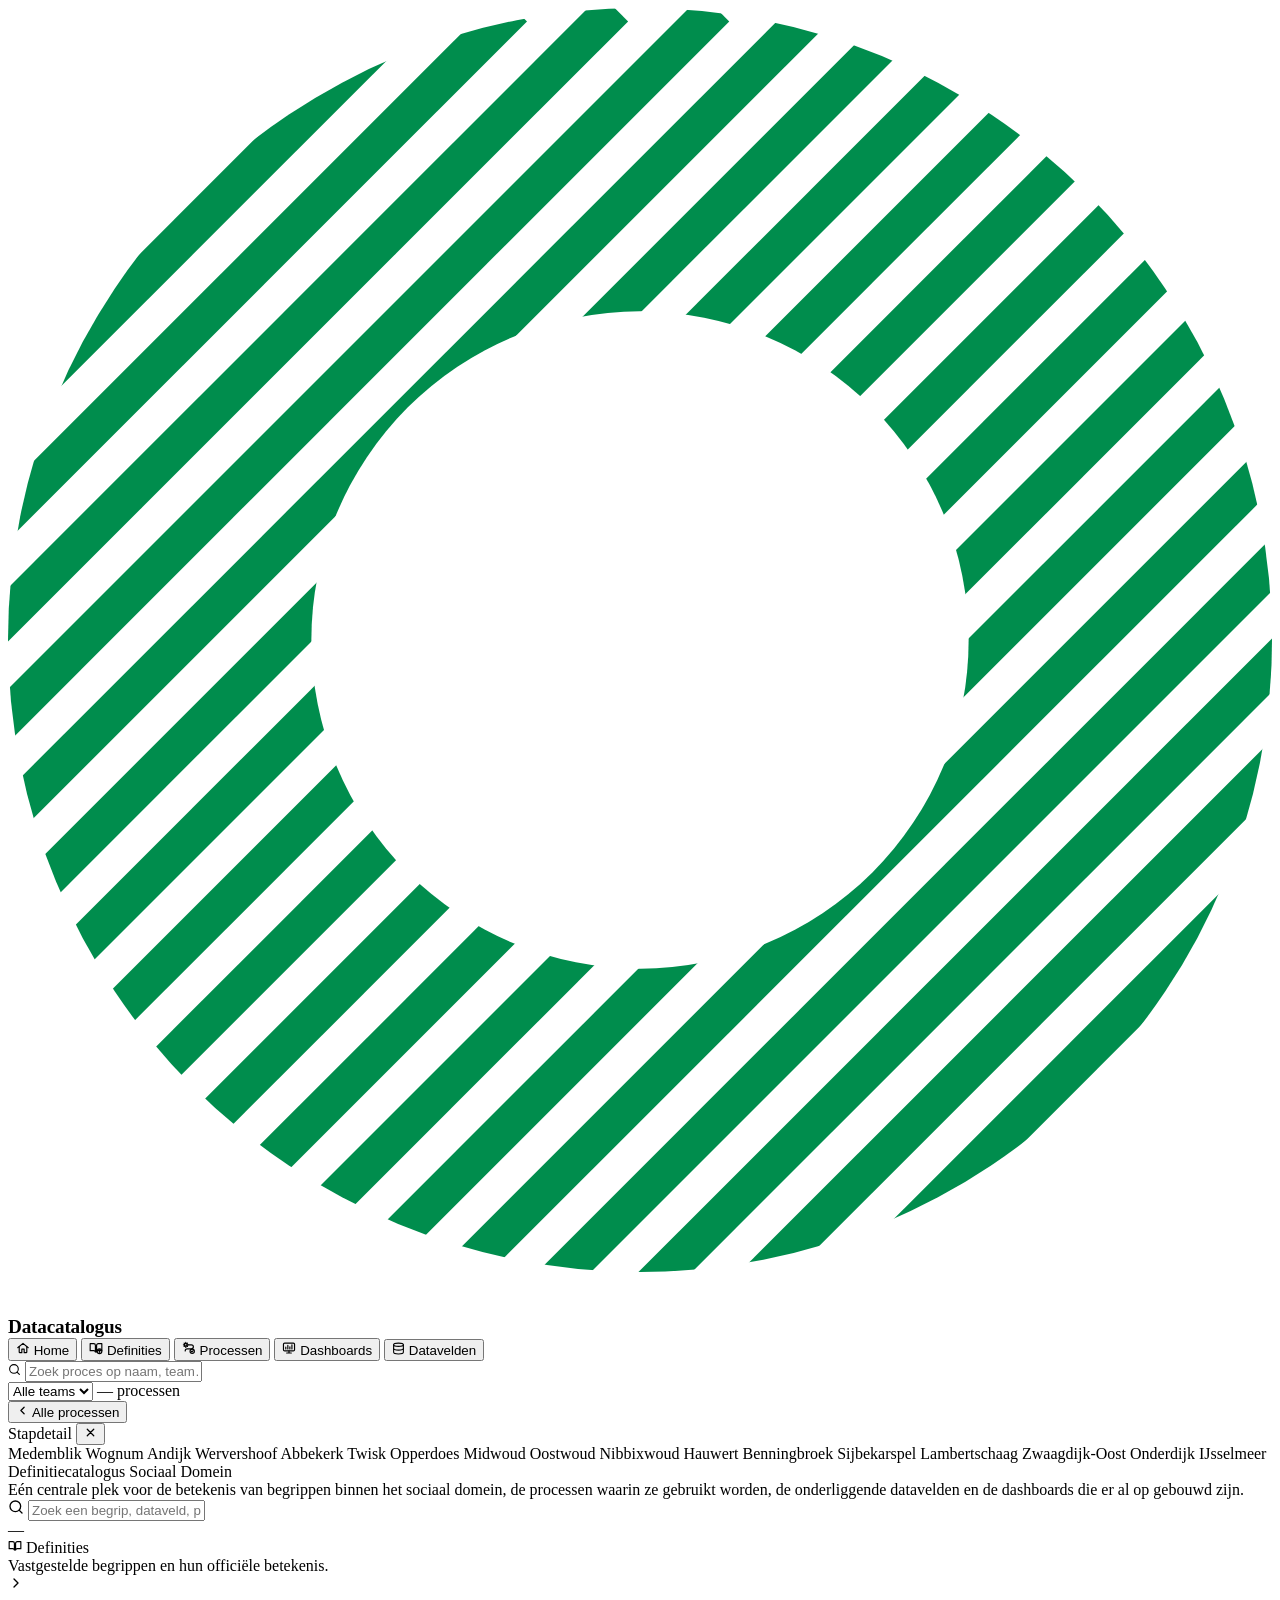
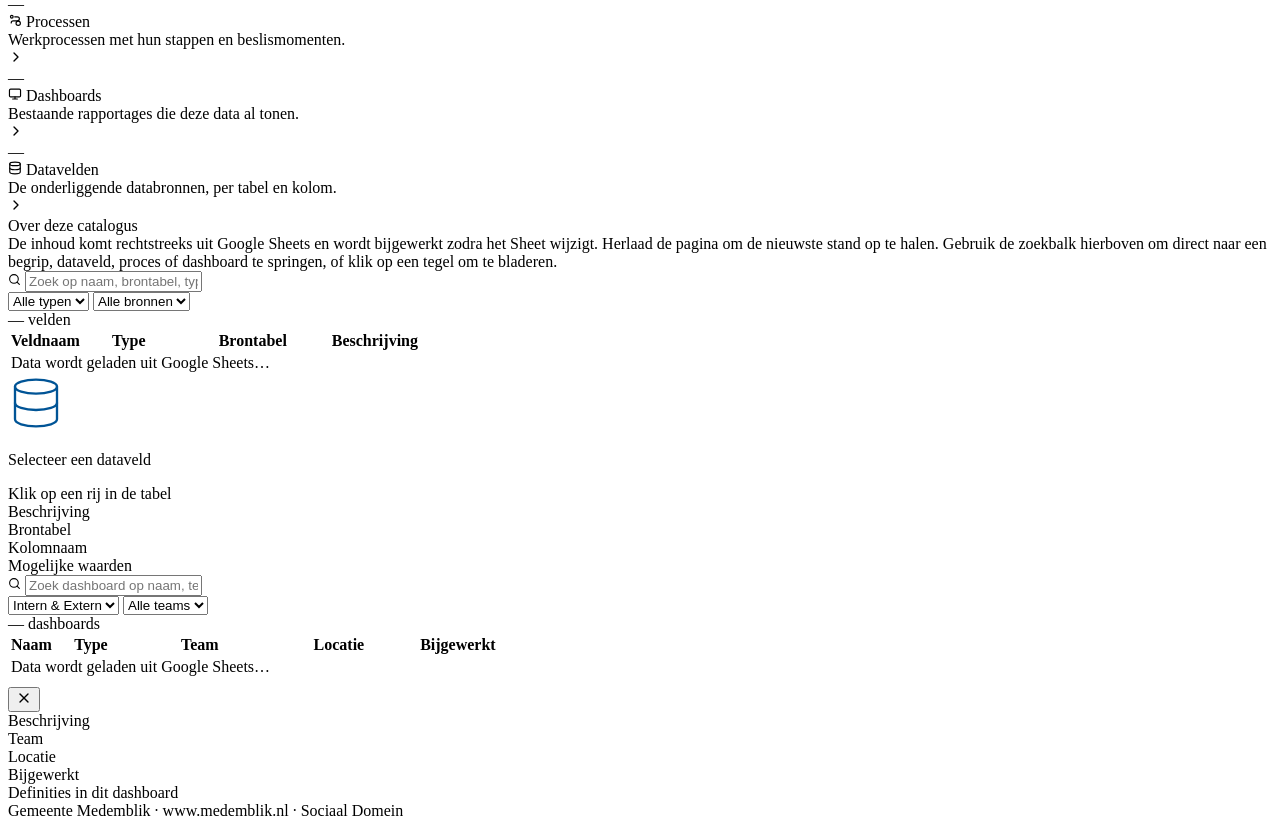
==== commit cb726e98: "Home: kaart van gemeente Medemblik als beeld van de kop - Rechts in de blauwe band staat de gemeente" ====
--- a/index.html
+++ b/index.html
@@ -229,7 +229,28 @@
 
 <!-- ============== HOME (startpagina) ============== -->
 <div id="view-home" class="proc-view active">
-  <div class="kringen-bg" aria-hidden="true">
+  <div class="kringen-bg">
+    <div class="kaart-hero" id="kaartHero" aria-hidden="true">
+      <div class="kaart-laag kaart-basis"></div>
+      <div class="kaart-laag kaart-kleur"></div>
+      <span class="kaart-kern" style="left:278px;top:25px">Medemblik</span>
+      <span class="kaart-kern" style="left:106px;top:321px">Wognum</span>
+      <span class="kaart-kern" style="left:508px;top:117px">Andijk</span>
+      <span class="kaart-kern" style="left:381px;top:160px">Wervershoof</span>
+      <span class="kaart-kern" style="left:106px;top:160px">Abbekerk</span>
+      <span class="kaart-kern" style="left:173px;top:127px">Twisk</span>
+      <span class="kaart-kern" style="left:220px;top:65px">Opperdoes</span>
+      <span class="kaart-kern" style="left:219px;top:209px">Midwoud</span>
+      <span class="kaart-kern" style="left:228px;top:173px">Oostwoud</span>
+      <span class="kaart-kern" style="left:181px;top:284px">Nibbixwoud</span>
+      <span class="kaart-kern" style="left:278px;top:275px">Hauwert</span>
+      <span class="kaart-kern" style="left:135px;top:275px">Benningbroek</span>
+      <span class="kaart-kern" style="left:79px;top:242px">Sijbekarspel</span>
+      <span class="kaart-kern" style="left:97px;top:114px">Lambertschaag</span>
+      <span class="kaart-kern" style="left:347px;top:265px">Zwaagdijk-Oost</span>
+      <span class="kaart-kern" style="left:340px;top:114px">Onderdijk</span>
+      <span class="kaart-kern kaart-water" style="left:407px;top:62px">IJsselmeer</span>
+    </div>
   </div>
 
   <div class="proc-content home-content">
@@ -466,5 +487,25 @@
 </div>
 
 <script src="/definitiecatalogus-medemblik/app.js"></script>
+<script>
+/* Kaart op Home: kleur en plaatsnamen rond de muis */
+(function(){
+  var view=document.getElementById('view-home'), kaart=document.getElementById('kaartHero');
+  if(!view||!kaart) return;
+  var kernen=[].slice.call(kaart.querySelectorAll('.kaart-kern')), STRAAL=125;
+  function zet(e){
+    var r=kaart.getBoundingClientRect(), x=e.clientX-r.left, y=e.clientY-r.top;
+    var binnen=x>-60&&y>-60&&x<r.width+60&&y<r.height+60;
+    kaart.classList.toggle('actief',binnen);
+    kaart.style.setProperty('--mx',x+'px'); kaart.style.setProperty('--my',y+'px');
+    kernen.forEach(function(k){
+      var dx=k.offsetLeft-x, dy=k.offsetTop-y;
+      k.classList.toggle('dichtbij',binnen&&dx*dx+dy*dy<STRAAL*STRAAL);
+    });
+  }
+  view.addEventListener('mousemove',zet);
+  view.addEventListener('mouseleave',function(){kaart.classList.remove('actief');kernen.forEach(function(k){k.classList.remove('dichtbij');});});
+})();
+</script>
 </body>
 </html>
